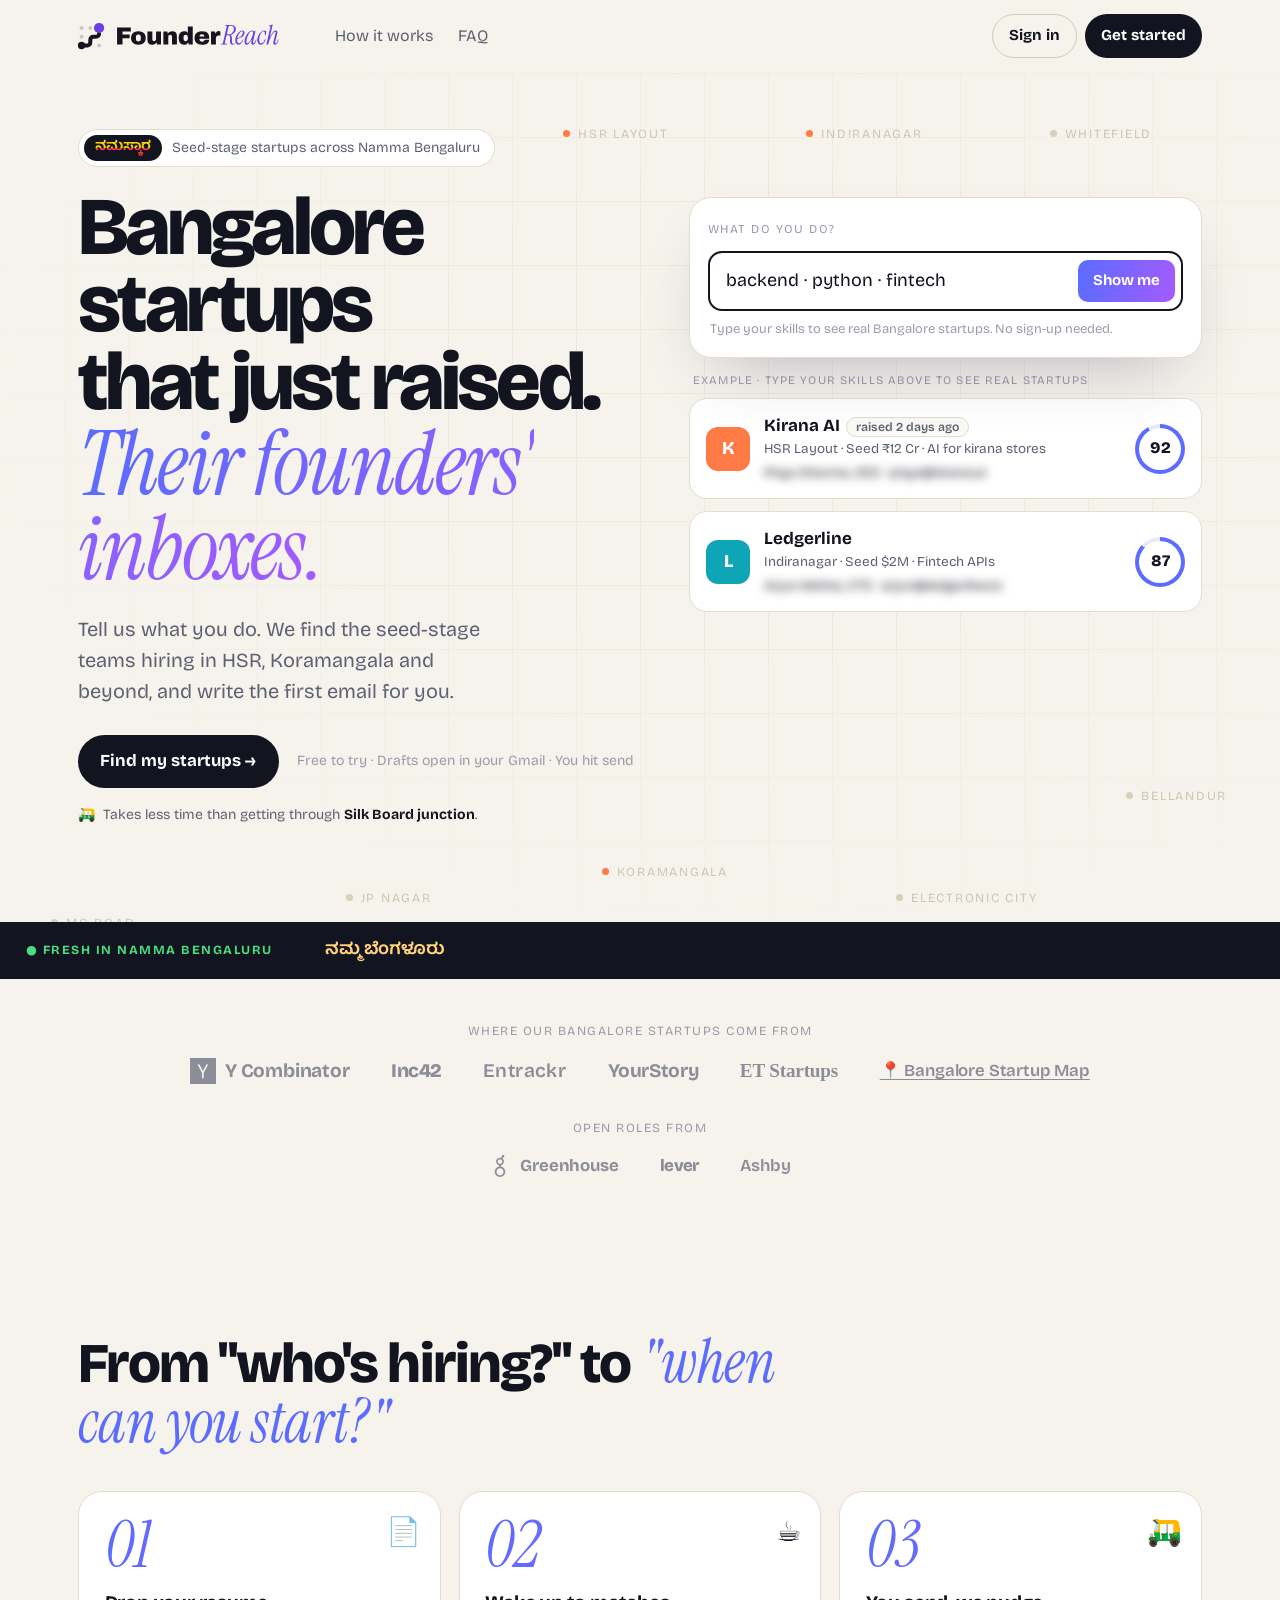
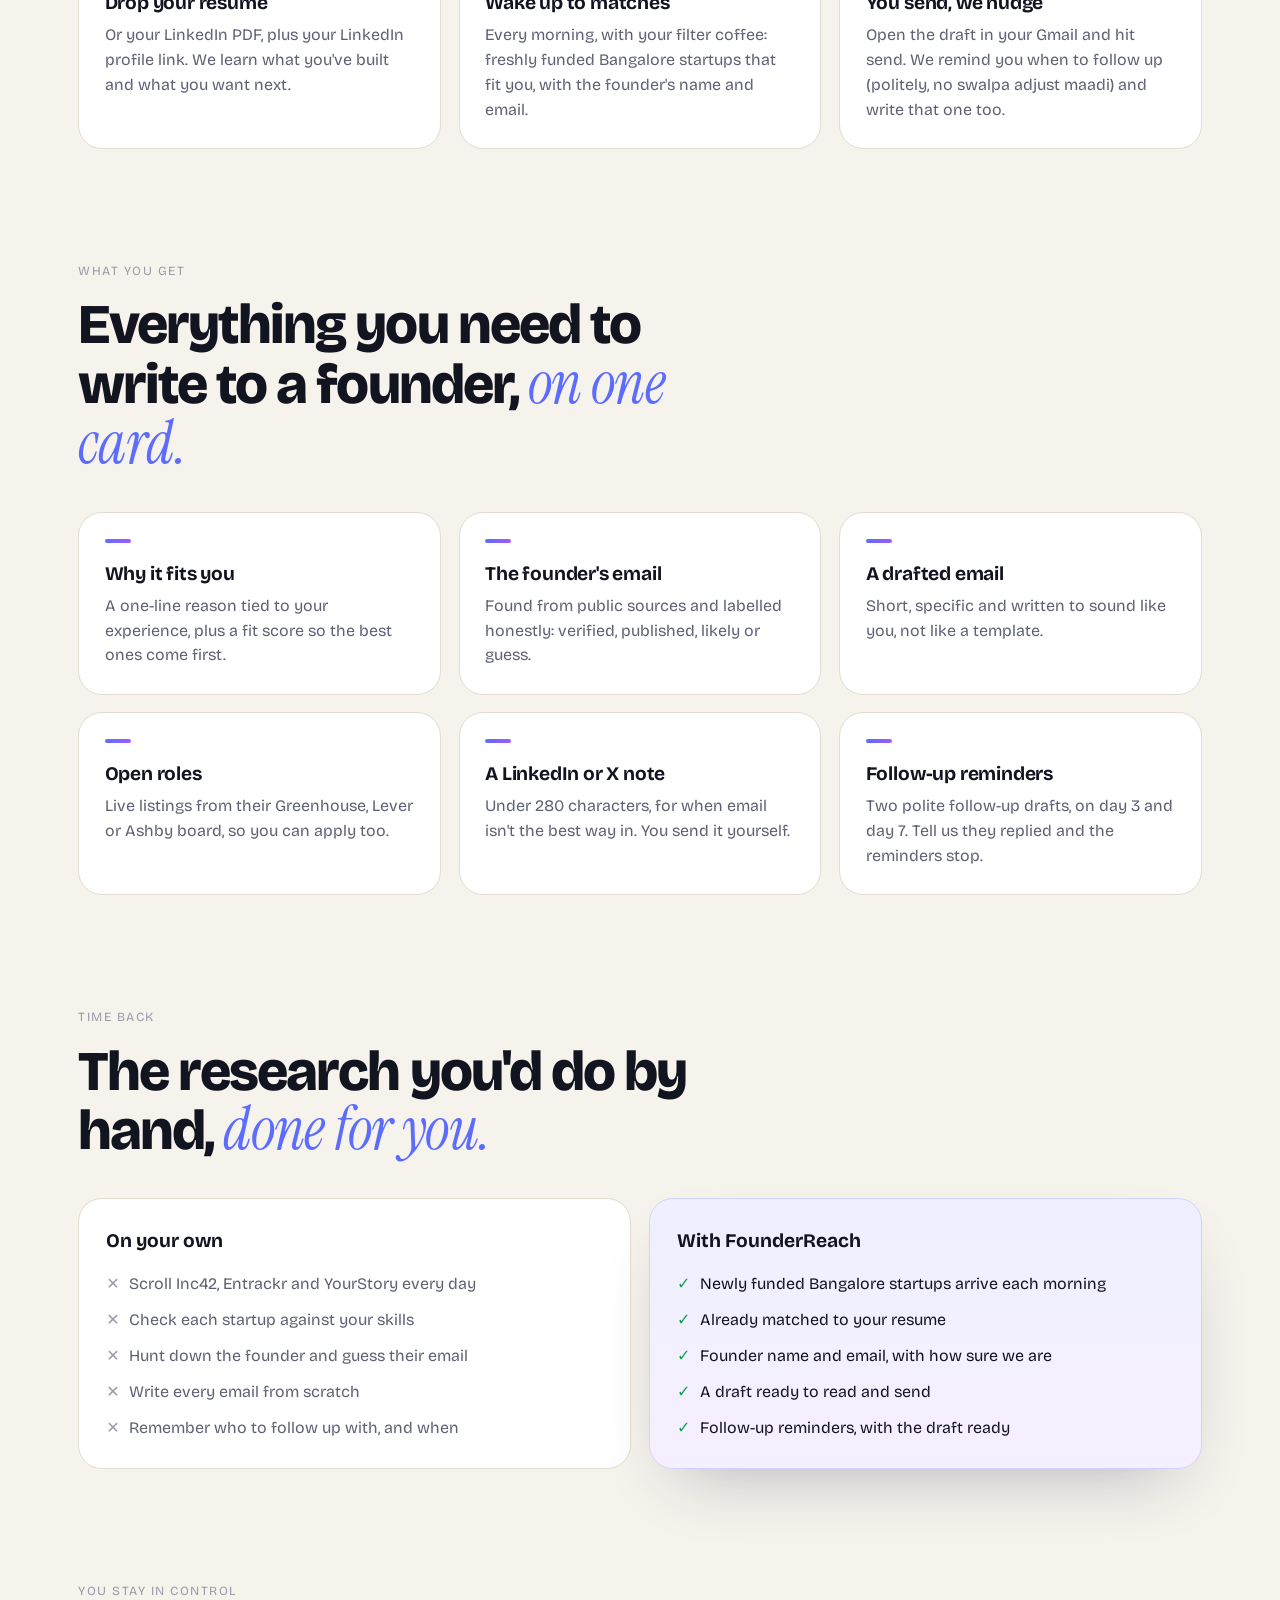
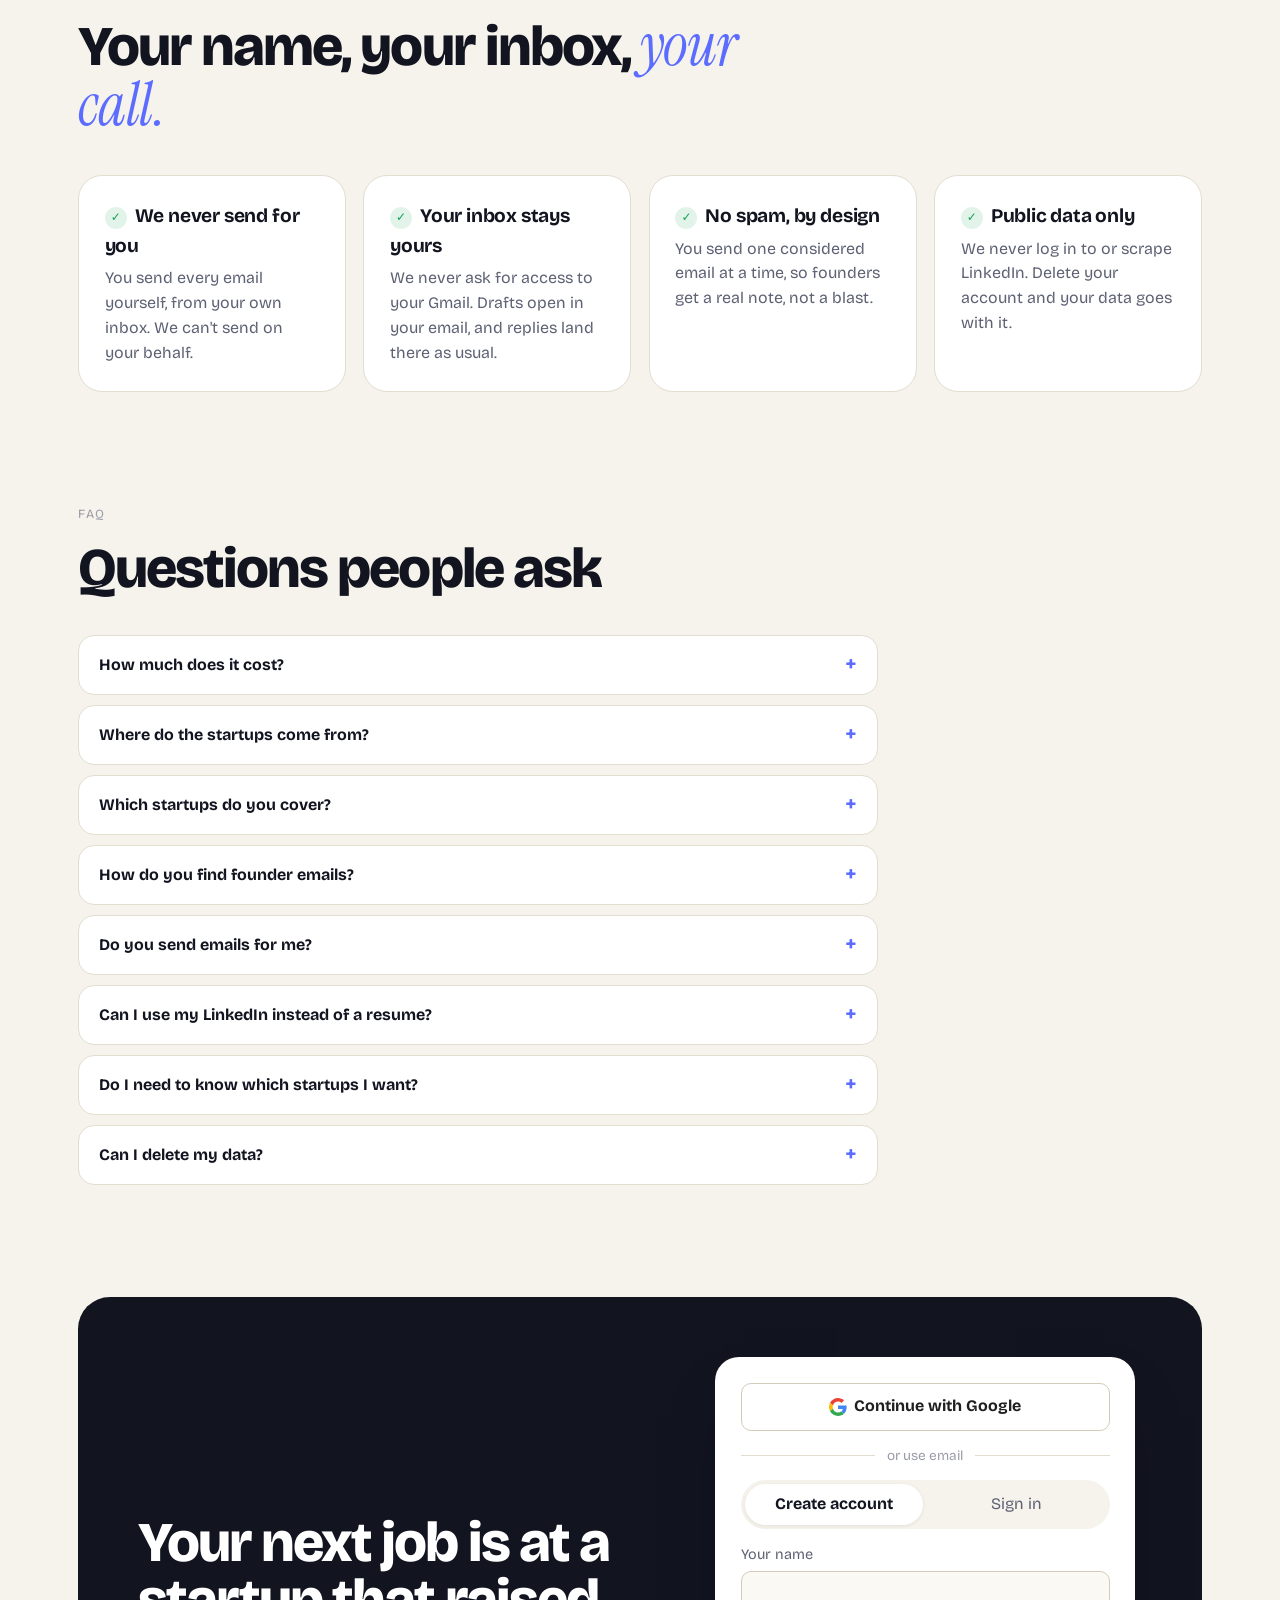
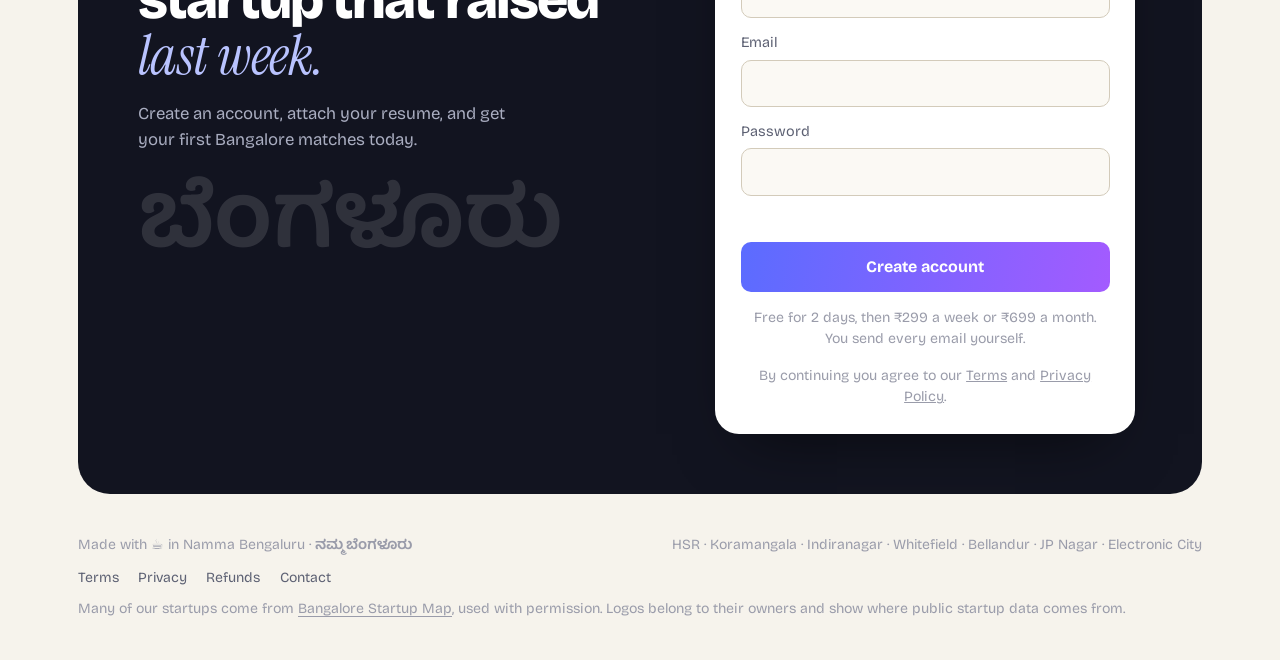
==== frontend/index.html @ b73dccd5 "Startup database in the Admin tab; keep every Indian startup Discovery now stores every startup loca" ====
<!doctype html>
<html lang="en">
<head>
  <meta charset="utf-8">
  <meta name="viewport" content="width=device-width, initial-scale=1">
  <title>FounderReach</title>
  <meta name="description" content="Seed-stage Bangalore startups that just raised, matched to you, with the founder's email and a draft that opens in your own Gmail, ready to send.">
  <meta name="theme-color" content="#f6f3ec">
  <link rel="icon" href="/favicon.ico" sizes="any">
  <link rel="icon" href="/static/brand/favicon.svg" type="image/svg+xml">
  <link rel="apple-touch-icon" href="/static/brand/apple-touch-icon.png">
  <link rel="manifest" href="/static/brand/site.webmanifest">
  <link rel="preconnect" href="https://fonts.googleapis.com">
  <link rel="preconnect" href="https://fonts.gstatic.com" crossorigin>
  <link href="https://fonts.googleapis.com/css2?family=Bricolage+Grotesque:opsz,wght@12..96,400;12..96,600;12..96,800&family=Instrument+Serif:ital@0;1&family=Literata:opsz,wght@7..72,400;7..72,600&family=Baloo+Tamma+2:wght@500;700&display=swap" rel="stylesheet">
  <link rel="stylesheet" href="/static/styles.css">
</head>
<body>
  <!-- Signed-out: landing page -->
  <main id="auth" class="landing" hidden>
    <header class="nav">
      <a class="logo" href="#top"><img class="lockup" src="/static/brand/lockup-horizontal.svg" alt="FounderReach" width="217" height="42"></a>
      <nav class="nav-links">
        <a href="#how">How it works</a>
        <a href="#faq">FAQ</a>
      </nav>
      <div class="nav-cta">
        <button class="btn ghost" type="button" data-goto="login">Sign in</button>
        <button class="btn dark" type="button" data-goto="signup">Get started</button>
      </div>
    </header>

    <section class="hero" id="top">
      <div class="grid-bg" aria-hidden="true"></div>
      <div class="map" aria-hidden="true">
        <span class="hot" style="left:44%;top:6%">HSR Layout</span>
        <span class="hot" style="left:63%;top:6%">Indiranagar</span>
        <span style="left:82%;top:6%">Whitefield</span>
        <span style="left:88%;top:84%">Bellandur</span>
        <span class="hot" style="left:47%;top:93%">Koramangala</span>
        <span style="left:27%;top:96%">JP Nagar</span>
        <span style="left:70%;top:96%">Electronic City</span>
        <span style="left:4%;top:99%">MG Road</span>
      </div>

      <div class="hero-in">
        <div class="hero-copy">
          <span class="badge"><b class="kn namaskara"><span class="flag">ನಮಸ್ಕಾರ</span></b><span id="badge-text">Seed-stage startups across Namma Bengaluru</span></span>
          <h1>Bangalore startups<br>that just raised.<br><span class="serif">Their founders' inboxes.</span></h1>
          <p class="lede">Tell us what you do. We find the seed-stage teams hiring in HSR, Koramangala and beyond, and write the first email for you.</p>
          <div class="cta-row">
            <button class="btn dark lg" type="button" data-goto="signup">Find my startups →</button>
            <span class="note">Free to try · Drafts open in your Gmail · You hit send</span>
          </div>
          <p class="silk">🛺 <span>Takes less time than getting through <b>Silk Board junction</b>.</span></p>
        </div>

        <div class="stage" id="stage">
          <form class="panel search" id="try-form" role="search">
            <label class="lbl" for="try-input">What do you do?</label>
            <div class="try-field">
              <input id="try-input" autocomplete="off" placeholder="backend · python · fintech" maxlength="200">
              <button class="go" type="submit">Show me</button>
            </div>
            <p class="try-hint" id="try-hint">Type your skills to see real Bangalore startups. No sign-up needed.</p>
          </form>
          <div class="results" id="results" aria-live="polite"></div>
          <div class="panel draft" id="demo-draft" aria-hidden="true">
            <div class="h"><span>To: Priya Sharma · priya@kirana.ai</span><span class="ex">Example</span></div>
            <div class="body" id="demo-body"></div>
            <div class="send"><span class="note">linkedin.com/in/you</span><span class="btn sm grad" id="demo-send">Open in Gmail</span></div>
          </div>
          <div class="toast" id="demo-toast" aria-hidden="true">📬 <div>Priya replied in your Gmail<small>"Free for a call Thursday?"</small></div></div>
        </div>
      </div>
    </section>

    <!-- always on the page (startups fill in when loaded), so its arrival never pushes the page down -->
    <div class="ticker" id="ticker"><div class="track" id="ticker-track"><span class="item live">● Fresh in Namma Bengaluru</span><span class="item kn">ನಮ್ಮ ಬೆಂಗಳೂರು</span></div></div>

    <section class="sources reveal" aria-labelledby="sources-h">
      <p class="label" id="sources-h">Where our Bangalore startups come from</p>
      <ul class="logos">
        <li title="Y Combinator"><svg viewBox="0 0 24 24" aria-hidden="true"><path d="M0 24V0h24v24H0zM6.951 5.896l4.112 7.708v5.064h1.583v-4.972l4.148-7.799h-1.749l-2.457 4.875c-.372.745-.688 1.434-.688 1.434s-.297-.708-.651-1.434L8.831 5.896h-1.88z"/></svg><span>Y Combinator</span></li>
        <li title="Inc42" class="wm wm-inc42">Inc42</li>
        <li title="Entrackr" class="wm wm-entrackr">Entrackr</li>
        <li title="YourStory" class="wm wm-yourstory">YourStory</li>
        <li title="The Economic Times" class="wm wm-et">ET Startups</li>
        <li title="Bangalore Startup Map" class="wm wm-bsm"><a href="https://www.bangalorestartupmap.com/" target="_blank" rel="noopener">📍 Bangalore Startup Map</a></li>
      </ul>
      <p class="label">Open roles from</p>
      <ul class="logos small">
        <li title="Greenhouse"><svg viewBox="0 0 24 24" aria-hidden="true"><path d="M16.279 7.13c0 1.16-.49 2.185-1.293 2.987-.891.891-2.184 1.114-2.184 1.872 0 1.025 1.65.713 3.231 2.295 1.048 1.047 1.694 2.43 1.694 4.034C17.727 21.482 15.187 24 12 24c-3.187 0-5.727-2.518-5.727-5.68 0-1.607.646-2.989 1.694-4.036 1.582-1.582 3.23-1.27 3.23-2.295 0-.758-1.292-.98-2.183-1.872-.802-.802-1.293-1.827-1.293-3.03 0-2.318 1.895-4.19 4.212-4.19.446 0 .847.067 1.181.067.602 0 .914-.268.914-.691 0-.245-.112-.557-.112-.891 0-.758.647-1.382 1.427-1.382s1.404.646 1.404 1.426c0 .825-.647 1.204-1.137 1.382-.401.134-.713.312-.713.713 0 .758 1.382 1.493 1.382 3.61zm-.446 11.19c0-2.206-1.627-3.99-3.833-3.99-2.206 0-3.833 1.784-3.833 3.99 0 2.184 1.627 3.989 3.833 3.989 2.206 0 3.833-1.808 3.833-3.99zM14.518 7.086c0-1.404-1.136-2.562-2.518-2.562S9.482 5.682 9.482 7.086 10.618 9.65 12 9.65s2.518-1.159 2.518-2.563z"/></svg><span>Greenhouse</span></li>
        <li title="Lever" class="wm wm-lever">lever</li>
        <li title="Ashby" class="wm wm-ashby">Ashby</li>
      </ul>
    </section>

    <section class="block reveal" id="how" aria-labelledby="how-h">
      <h2 id="how-h">From "who's hiring?" to <span class="serif">"when can you start?"</span></h2>
      <ol class="steps">
        <li><span class="doodle" aria-hidden="true">📄</span><span class="n">01</span><h3>Drop your resume</h3><p>Or your LinkedIn PDF, plus your LinkedIn profile link. We learn what you've built and what you want next.</p></li>
        <li><span class="doodle" aria-hidden="true">☕</span><span class="n">02</span><h3>Wake up to matches</h3><p>Every morning, with your filter coffee: freshly funded Bangalore startups that fit you, with the founder's name and email.</p></li>
        <li><span class="doodle" aria-hidden="true">🛺</span><span class="n">03</span><h3>You send, we nudge</h3><p>Open the draft in your Gmail and hit send. We remind you when to follow up (politely, no swalpa adjust maadi) and write that one too.</p></li>
      </ol>
    </section>

    <section class="block reveal" aria-labelledby="get-h">
      <p class="label">What you get</p>
      <h2 id="get-h">Everything you need to write to a founder, <span class="serif">on one card.</span></h2>
      <ul class="features">
        <li><h3>Why it fits you</h3><p>A one-line reason tied to your experience, plus a fit score so the best ones come first.</p></li>
        <li><h3>The founder's email</h3><p>Found from public sources and labelled honestly: verified, published, likely or guess.</p></li>
        <li><h3>A drafted email</h3><p>Short, specific and written to sound like you, not like a template.</p></li>
        <li><h3>Open roles</h3><p>Live listings from their Greenhouse, Lever or Ashby board, so you can apply too.</p></li>
        <li><h3>A LinkedIn or X note</h3><p>Under 280 characters, for when email isn't the best way in. You send it yourself.</p></li>
        <li><h3>Follow-up reminders</h3><p>Two polite follow-up drafts, on day 3 and day 7. Tell us they replied and the reminders stop.</p></li>
      </ul>
    </section>

    <section class="block reveal" aria-labelledby="time-h">
      <p class="label">Time back</p>
      <h2 id="time-h">The research you'd do by hand, <span class="serif">done for you.</span></h2>
      <div class="compare">
        <div class="col before">
          <h3>On your own</h3>
          <ul>
            <li>Scroll Inc42, Entrackr and YourStory every day</li>
            <li>Check each startup against your skills</li>
            <li>Hunt down the founder and guess their email</li>
            <li>Write every email from scratch</li>
            <li>Remember who to follow up with, and when</li>
          </ul>
        </div>
        <div class="col after">
          <h3>With FounderReach</h3>
          <ul>
            <li>Newly funded Bangalore startups arrive each morning</li>
            <li>Already matched to your resume</li>
            <li>Founder name and email, with how sure we are</li>
            <li>A draft ready to read and send</li>
            <li>Follow-up reminders, with the draft ready</li>
          </ul>
        </div>
      </div>
    </section>

    <section class="block reveal" aria-labelledby="trust-h">
      <p class="label">You stay in control</p>
      <h2 id="trust-h">Your name, your inbox, <span class="serif">your call.</span></h2>
      <ul class="trust">
        <li><h3>We never send for you</h3><p>You send every email yourself, from your own inbox. We can't send on your behalf.</p></li>
        <li><h3>Your inbox stays yours</h3><p>We never ask for access to your Gmail. Drafts open in your email, and replies land there as usual.</p></li>
        <li><h3>No spam, by design</h3><p>You send one considered email at a time, so founders get a real note, not a blast.</p></li>
        <li><h3>Public data only</h3><p>We never log in to or scrape LinkedIn. Delete your account and your data goes with it.</p></li>
      </ul>
    </section>

    <section class="block reveal" id="faq" aria-labelledby="faq-h">
      <p class="label">FAQ</p>
      <h2 id="faq-h">Questions people ask</h2>
      <div class="faq">
        <details><summary>How much does it cost?</summary><p>Try everything free for 2 days, including up to 5 email drafts and 25 chat messages. After that, get a pass: ₹299 for 7 days, or ₹699 for 30 days (about ₹23 a day). Passes are one-time payments that never renew automatically, and cover fresh startup matches, founder details, drafted emails and follow-up reminders.</p></details>
        <details><summary>Where do the startups come from?</summary><p>Indian startup funding news from Inc42, Entrackr, YourStory and ET Startups, recent Y Combinator companies, and <a href="https://www.bangalorestartupmap.com/" target="_blank" rel="noopener">Bangalore Startup Map</a> (a directory of Bangalore startups, used with permission), refreshed regularly. Open roles come from each startup's public Greenhouse, Lever or Ashby job board.</p></details>
        <details><summary>Which startups do you cover?</summary><p>Right now, pre-seed and seed-stage startups based in Bangalore: small teams that just raised and are likely hiring their first people. More cities and later stages are coming.</p></details>
        <details><summary>How do you find founder emails?</summary><p>From public sources: the startup's website, its public GitHub, and email lookup services. Every address is labelled with how sure we are, so you know when a draft might bounce.</p></details>
        <details><summary>Do you send emails for me?</summary><p>No. We write the email and open it in your Gmail (or your email app) with everything filled in; you press send. We never get access to your inbox. When it's time to follow up, we remind you and write that one too.</p></details>
        <details><summary>Can I use my LinkedIn instead of a resume?</summary><p>Yes. On LinkedIn, open your profile, click More (or Resources), then Save to PDF, and attach that file. Paste your LinkedIn profile link too: we add it to every email so founders can look you up.</p></details>
        <details><summary>Do I need to know which startups I want?</summary><p>No. Share your resume and say what you're after, like "backend roles, fintech, remote", and we'll do the searching.</p></details>
        <details><summary>Can I delete my data?</summary><p>Yes. Deleting your account removes your profile, drafts and history.</p></details>
      </div>
    </section>

    <section class="join reveal" id="join" aria-labelledby="join-h">
      <div class="band">
        <div class="join-copy">
          <h2 id="join-h">Your next job is at a startup that raised <span class="serif">last week.</span></h2>
          <p>Create an account, attach your resume, and get your first Bangalore matches today.</p>
          <div class="band-word kn" aria-hidden="true">ಬೆಂಗಳೂರು</div>
        </div>
        <form id="auth-form" class="auth-form" novalidate>
        <div id="google-signin">
          <a class="btn google" href="/api/auth/google">
            <svg aria-hidden="true" width="18" height="18" viewBox="0 0 48 48"><path fill="#EA4335" d="M24 9.5c3.54 0 6.71 1.22 9.21 3.6l6.85-6.85C35.9 2.38 30.47 0 24 0 14.62 0 6.51 5.38 2.56 13.22l7.98 6.19C12.43 13.72 17.74 9.5 24 9.5z"/><path fill="#4285F4" d="M46.98 24.55c0-1.57-.15-3.09-.38-4.55H24v9.02h12.94c-.58 2.96-2.26 5.48-4.78 7.18l7.73 6c4.51-4.18 7.09-10.36 7.09-17.65z"/><path fill="#FBBC05" d="M10.53 28.59c-.48-1.45-.76-2.99-.76-4.59s.27-3.14.76-4.59l-7.98-6.19C.92 16.46 0 20.12 0 24c0 3.88.92 7.54 2.56 10.78l7.97-6.19z"/><path fill="#34A853" d="M24 48c6.48 0 11.93-2.13 15.89-5.81l-7.73-6c-2.15 1.45-4.92 2.3-8.16 2.3-6.26 0-11.57-4.22-13.47-9.91l-7.98 6.19C6.51 42.62 14.62 48 24 48z"/></svg>
            Continue with Google
          </a>
          <p class="or"><span>or use email</span></p>
        </div>
        <div class="seg" role="tablist">
          <button type="button" role="tab" data-mode="signup" aria-selected="true">Create account</button>
          <button type="button" role="tab" data-mode="login" aria-selected="false">Sign in</button>
        </div>
        <label class="field" id="name-field">Your name<input name="name" autocomplete="name"></label>
        <label class="field">Email<input name="email" type="email" autocomplete="email" required></label>
        <label class="field">Password<input name="password" type="password" minlength="8" autocomplete="current-password" required></label>
        <p class="fine center" id="signup-closed" hidden>Email sign-up opens soon. For now, use <b>Continue with Google</b> above.</p>
        <p class="error" id="auth-error" role="alert"></p>
        <button class="btn primary" id="auth-submit">Create account</button>
        <p class="fine center">Free for 2 days, then ₹299 a week or ₹699 a month. You send every email yourself.</p>
        <p class="fine center">By continuing you agree to our <a href="/terms" target="_blank">Terms</a> and <a href="/privacy" target="_blank">Privacy Policy</a>.</p>
      </form>
      </div>
    </section>

    <footer class="foot">
      <span>Made with ☕ in Namma Bengaluru · <span class="kn">ನಮ್ಮ ಬೆಂಗಳೂರು</span></span>
      <span>HSR · Koramangala · Indiranagar · Whitefield · Bellandur · JP Nagar · Electronic City</span>
      <nav class="foot-links"><a href="/terms">Terms</a><a href="/privacy">Privacy</a><a href="/refunds">Refunds</a><a href="/contact">Contact</a></nav>
      <span class="fine">Many of our startups come from <a href="https://www.bangalorestartupmap.com/" target="_blank" rel="noopener">Bangalore Startup Map</a>, used with permission. Logos belong to their owners and show where public startup data comes from.</span>
    </footer>
  </main>

  <!-- Signed-in -->
  <div id="app" class="app" hidden>
    <div class="topwrap">
      <header class="top">
        <a class="logo" href="/?home" title="Home"><img class="lockup" src="/static/brand/lockup-horizontal.svg" alt="FounderReach" width="217" height="42"></a>
        <nav class="tabs" role="tablist">
          <button role="tab" data-tab="chat" aria-selected="true">Chat</button>
          <button role="tab" data-tab="pipeline" aria-selected="false">Pipeline</button>
          <button role="tab" data-tab="admin" aria-selected="false" id="admin-tab" hidden>Admin</button>
        </nav>
        <button type="button" class="plan-pill" id="plan-pill" hidden></button>
        <span class="me" id="me-avatar" aria-hidden="true"></span>
      </header>
      <p class="banner" id="banner" role="status" hidden><span id="banner-text"></span> <button type="button" id="resend-btn" hidden>Resend</button></p>
    </div>

    <section id="chat" class="chat">
      <ol id="messages" class="messages" aria-live="polite"></ol>
      <div class="dock">
        <div class="quick" id="quick" aria-label="Suggestions"></div>
        <form id="composer" class="composer">
          <label class="clip" title="Attach your resume or LinkedIn PDF">
            <input type="file" id="resume" accept=".pdf,.txt,.md" hidden>
            <svg viewBox="0 0 24 24" width="20" height="20" aria-hidden="true"><path d="M16.5 6.5v9.2a4.5 4.5 0 0 1-9 0V5.6a3 3 0 0 1 6 0v9.6a1.5 1.5 0 0 1-3 0V7" fill="none" stroke="currentColor" stroke-width="1.7" stroke-linecap="round"/></svg>
            <span class="sr">Attach resume or LinkedIn PDF</span>
          </label>
          <textarea id="input" rows="1" placeholder="Ask for startups or a draft…" aria-label="Message"></textarea>
          <button class="send" id="send-btn" aria-label="Send">
            <svg viewBox="0 0 24 24" width="20" height="20" aria-hidden="true"><path d="M12 19V5M5.5 11.5 12 5l6.5 6.5" fill="none" stroke="currentColor" stroke-width="2.2" stroke-linecap="round" stroke-linejoin="round"/></svg>
          </button>
        </form>
      </div>
    </section>

    <section id="pipeline" class="pipeline" hidden>
      <p class="stats" id="stats"></p>
      <div class="pipe-actions">
        <button class="btn ghost danger" id="logout-btn">Sign out</button>
        <button class="btn ghost danger" id="delete-btn">Delete my account</button>
      </div>
      <div id="pipe-list"></div>
    </section>

    <section id="admin" class="admin" hidden>
      <div class="admin-seg" role="tablist">
        <button type="button" data-view="overview" aria-selected="true">Overview</button>
        <button type="button" data-view="startups" aria-selected="false">Startups</button>
      </div>
      <div id="admin-overview" class="admin-view">
      <div class="admin-actions">
        <button class="btn ghost" id="discover-btn">Refresh startup pool</button>
        <button class="btn ghost" id="ops-btn">Ops report</button>
        <button class="btn ghost" id="backup-btn">Download backup</button>
        <button class="btn ghost" id="alert-btn">Send test alert</button>
        <a class="btn ghost" href="https://dash.cloudflare.com/?to=/:account/web-analytics" target="_blank" rel="noopener">Website traffic ↗</a>
      </div>
      <div class="kpis" id="kpis"></div>
      <div class="panel-a"><h3>Last 30 days</h3><div id="chart"></div>
        <p class="legend"><span class="sw su"></span>Sign-ups <span class="sw ac"></span>Active (sent a chat message)</p></div>
      <div class="panel-a"><h3>Where people drop off</h3><div id="funnel"></div></div>
      <div class="panel-a"><div class="panel-head"><h3 id="users-h">Users</h3>
        <input type="search" id="user-q" placeholder="Search email or name" aria-label="Search users"></div>
        <div class="table-wrap"><table class="tbl" id="users-tbl"></table></div></div>
      <div class="panel-a"><h3>Payments</h3><div class="table-wrap"><table class="tbl" id="pay-tbl"></table></div></div>
      </div>

      <div id="admin-startups" class="admin-view" hidden>
        <p class="st-summary" id="st-summary"></p>
        <div class="panel-a"><div class="panel-head"><h3>Data quality</h3><span class="muted" id="st-quality-note"></span></div>
          <div class="chips-row" id="st-issues"></div></div>
        <div class="st-filters">
          <input type="search" id="st-q" placeholder="Search name, website, what they do" aria-label="Search startups">
          <select id="st-focus" aria-label="Focus"><option value="">All of India</option><option value="yes">Bangalore seed (what users see)</option><option value="no">Outside the focus</option></select>
          <select id="st-stage" aria-label="Stage"><option value="">Any stage</option></select>
          <select id="st-city" aria-label="City"><option value="">Any city</option></select>
          <select id="st-source" aria-label="Source"><option value="">Any source</option></select>
          <select id="st-hidden" aria-label="Hidden"><option value="">Visible</option><option value="only">Hidden only</option><option value="all">Visible + hidden</option></select>
          <select id="st-sort" aria-label="Sort"><option value="new">Newest</option><option value="name">A–Z</option><option value="matches">Most matched</option></select>
        </div>
        <div class="admin-actions">
          <button class="btn primary" id="st-add">+ Add startup</button>
          <button class="btn ghost" id="st-export">Export CSV</button>
          <label class="btn ghost" id="st-import-l">Import CSV<input type="file" id="st-import" accept=".csv,text/csv" hidden></label>
          <span class="muted" id="st-msg" role="status"></span>
        </div>
        <div class="panel-a"><div class="table-wrap"><table class="tbl st-tbl" id="st-tbl"></table></div>
          <div class="pager"><button class="btn ghost" id="st-prev">← Prev</button><span id="st-page"></span><button class="btn ghost" id="st-next">Next →</button></div></div>
      </div>
    </section>

    <dialog id="st-dlg" class="plans st-dlg" aria-labelledby="st-dlg-h">
      <button type="button" class="x" id="st-close" aria-label="Close">×</button>
      <h2 id="st-dlg-h">Startup</h2>
      <form id="st-form" class="st-form">
        <label>Name<input name="name" required maxlength="255"></label>
        <label>Website<input name="domain" placeholder="acme.ai" maxlength="255"></label>
        <label class="wide">What they do<input name="one_liner" maxlength="500"></label>
        <label>Stage<input name="stage" list="st-stages" placeholder="seed" maxlength="64"></label>
        <label>Location<input name="location" placeholder="HSR Layout, Bengaluru" maxlength="255"></label>
        <label class="wide">Why now (funding, hiring…)<input name="signal" maxlength="500"></label>
        <label class="wide">Tags (comma separated)<input name="tags" maxlength="400"></label>
        <label class="wide">Source link<input name="source_url" maxlength="1000"></label>
        <label>Founder name<input name="founder_name" maxlength="120"></label>
        <label>Founder title<input name="founder_title" placeholder="Co-founder & CEO" maxlength="80"></label>
        <label class="wide">Founder email<input name="founder_email" type="email" maxlength="255"></label>
        <datalist id="st-stages"><option value="pre-seed"><option value="seed"><option value="series a"><option value="series b"><option value="series c"></datalist>
      </form>
      <div class="st-info" id="st-info"></div>
      <p class="error" id="st-err" role="alert"></p>
      <div class="admin-actions st-dlg-actions">
        <button class="btn primary" id="st-save">Save</button>
        <button class="btn ghost" id="st-recheck">Look up founders & research again</button>
        <input id="st-hide-reason" placeholder="Why hide? (optional)" maxlength="255">
        <button class="btn ghost danger" id="st-hide">Hide from users</button>
      </div>
    </dialog>
  </div>

  <dialog id="plans" class="plans" aria-labelledby="plans-h">
    <button type="button" class="x" id="plans-close" aria-label="Close">×</button>
    <h2 id="plans-h">Keep reaching founders</h2>
    <p class="plans-why" id="plans-why">New matches every morning, founder emails, drafts in your voice and follow-up reminders.</p>
    <div class="plan-grid" id="plan-grid"></div>
    <p class="error" id="plans-error" role="alert"></p>
    <p class="fine">One-time payment by UPI, card or netbanking<span id="plans-via"></span>. Never renews by itself.
      Everything you already have stays yours. <a href="/refunds" target="_blank" rel="noopener">Refund policy</a></p>
  </dialog>

  <template id="letter-tpl">
    <article class="letter">
      <div class="letter-head">
        <span class="mono" aria-hidden="true"></span>
        <div class="head-text">
          <h3 class="co"></h3>
          <p class="what"></p>
          <p class="tags"></p>
        </div>
        <span class="postmark"><b></b><small>fit</small></span>
      </div>
      <p class="why"><b>Why you</b><span class="why-text"></span></p>
      <details class="found" hidden>
        <summary>🔎 What we found</summary>
        <div class="found-body"></div>
      </details>
      <div class="envelope" hidden>
        <p class="to"><span class="to-addr"></span> <span class="conf"></span></p>
        <p class="alts"></p>
        <p class="subj"></p>
        <div class="body"></div>
      </div>
      <details class="extra" hidden>
        <summary>Other ways in</summary>
        <div class="people"></div>
        <div class="roles"></div>
        <div class="dm"></div>
      </details>
      <div class="pow" hidden></div>
      <p class="state"></p>
      <div class="actions"></div>
    </article>
  </template>

  <script src="/static/app.js"></script>
</body>
</html>
---- static/styles.css ----
/* FounderReach — light, Bangalore.
   Warm paper, ink-black type, one blue→violet accent, an italic serif for the voice.
   The loud element is the startup card; Kannada and Bangalore touches stay small. */
:root {
  color-scheme: light;
  --bg: #f6f3ec;
  --card: #ffffff;
  --card-2: #fbf9f4;
  --ink: #121420;
  --soft: #5d6173;
  --faint: #9a9caa;
  --line: #e3ddd0;
  --line-strong: #d3cbba;
  --a1: #5b6cff;
  --a2: #a35bff;
  --grad: linear-gradient(100deg, var(--a1), var(--a2));
  --warm: #ff7a45;
  --ok: #12a150;
  --warn: #d93b3b;
  --info: #5b6cff;
  --shadow: 0 30px 70px -30px rgba(40, 30, 80, 0.32);
  --font-ui: "Bricolage Grotesque", system-ui, sans-serif;
  --font-serif: "Instrument Serif", Georgia, serif;
  --font-letter: "Literata", Georgia, serif;
  --font-kn: "Baloo Tamma 2", "Noto Sans Kannada", sans-serif;
  --r-sm: 10px;
  --r-md: 16px;
  --r-lg: 24px;
}

* { box-sizing: border-box; }
html, body { margin: 0; height: 100%; }
html { scroll-behavior: smooth; scroll-padding-top: 84px; }
body { background: var(--bg); color: var(--ink); font: 400 16px/1.55 var(--font-ui); -webkit-font-smoothing: antialiased; }
[hidden] { display: none !important; }
button, input, textarea { font: inherit; color: inherit; }
a { color: var(--a1); }
:focus-visible { outline: 2px solid var(--a1); outline-offset: 2px; }
.sr { position: absolute; width: 1px; height: 1px; overflow: hidden; clip: rect(0 0 0 0); }
.serif { font-family: var(--font-serif); font-weight: 400; font-style: italic; letter-spacing: -0.01em; }
.kn { font-family: var(--font-kn); font-weight: 700; }
.muted { color: var(--soft); }

/* ---------- buttons ---------- */
.btn { display: inline-flex; align-items: center; justify-content: center; gap: 0.4rem; border: 0; border-radius: 999px;
  padding: 0.65rem 1.15rem; font-weight: 700; cursor: pointer; text-decoration: none; transition: transform .15s, box-shadow .15s, background .15s; }
.btn.primary, .btn.grad { background: var(--grad); color: #fff; }
.btn.dark { background: var(--ink); color: #fff; }
.btn.primary:hover, .btn.dark:hover, .btn.grad:hover { transform: translateY(-1px); box-shadow: 0 12px 26px -12px rgba(18, 20, 32, 0.55); }
.btn.wa { background: #128c4a; color: #fff; }
.btn.wa:hover { transform: translateY(-1px); box-shadow: 0 12px 26px -12px rgba(18, 140, 74, 0.6); }
.join-wa { margin-top: 1.4rem; }
.btn.ghost { background: transparent; border: 1px solid var(--line-strong); color: var(--ink); }
.btn.ghost:hover { background: var(--card); }
.btn.danger { color: var(--warn); }
.btn.lg { padding: 0.85rem 1.4rem; font-size: 1.05rem; }
.btn.sm { padding: 0.4rem 0.85rem; font-size: 0.88rem; }
.btn:disabled { opacity: 0.5; cursor: default; transform: none; box-shadow: none; }

/* ================= landing ================= */
.landing { min-height: 100%; overflow-x: hidden; }
.landing > section, .landing > .nav, .landing > .foot { max-width: 1180px; margin-left: auto; margin-right: auto; padding-left: 16px; padding-right: 16px; }
@media (min-width: 720px) { .landing > section, .landing > .nav, .landing > .foot { padding-left: 28px; padding-right: 28px; } }

.nav { position: sticky; top: 0; z-index: 20; display: flex; align-items: center; gap: 1rem; padding-top: 0.9rem; padding-bottom: 0.9rem;
  background: rgba(246, 243, 236, 0.82); backdrop-filter: blur(12px); -webkit-backdrop-filter: blur(12px); border-bottom: 1px solid transparent; }
.nav.scrolled { border-bottom-color: var(--line); }
.logo { display: inline-flex; align-items: center; text-decoration: none; flex: none; }
.logo img { display: block; }
.logo .lockup { height: 42px; width: auto; margin-left: -8px; }
.nav-links { display: none; gap: 1.6rem; margin-left: 2rem; }
.nav-links a { color: var(--soft); text-decoration: none; }
.nav-links a:hover { color: var(--ink); }
.nav-cta { display: flex; gap: 0.5rem; margin-left: auto; }
.nav-cta .btn { padding: 0.55rem 1rem; font-size: 0.95rem; }
@media (min-width: 760px) { .nav-links { display: flex; } }
@media (max-width: 420px) { .nav-cta .ghost { display: none; } }

/* hero */
.landing > .hero { position: relative; max-width: none; padding: 0; }
.grid-bg { position: absolute; inset: 0; pointer-events: none; opacity: .45;
  background-image: linear-gradient(var(--line) 1px, transparent 1px), linear-gradient(90deg, var(--line) 1px, transparent 1px);
  background-size: 64px 64px; -webkit-mask-image: radial-gradient(ellipse at 60% 40%, #000 30%, transparent 75%); mask-image: radial-gradient(ellipse at 60% 40%, #000 30%, transparent 75%); }
.map { position: absolute; inset: 0; pointer-events: none; overflow: hidden; max-width: 1400px; margin: 0 auto; }
.map span { position: absolute; font-size: 12.5px; letter-spacing: .14em; text-transform: uppercase; color: #cfc6b3; white-space: nowrap; }
.map span::before { content: ""; display: inline-block; width: 7px; height: 7px; border-radius: 50%; background: #d9cfba; margin-right: 8px; vertical-align: 1px; }
.map span.hot::before { background: var(--warm); animation: ping 2.4s infinite; }
@keyframes ping { 0% { box-shadow: 0 0 0 0 rgba(255,122,69,.55); } 80%, 100% { box-shadow: 0 0 0 12px rgba(255,122,69,0); } }
@media (max-width: 979px) { .map { display: none; } }

.hero-in { position: relative; z-index: 2; max-width: 1180px; margin: 0 auto; padding: 40px 16px 64px; display: grid; gap: 44px; align-items: center; }
@media (min-width: 720px) { .hero-in { padding-left: 28px; padding-right: 28px; } }
@media (min-width: 980px) { .hero-in { grid-template-columns: 1.05fr .95fr; padding-top: 56px; padding-bottom: 96px; } }
.badge { display: inline-flex; align-items: center; gap: 10px; background: var(--card); border: 1px solid var(--line); border-radius: 999px; padding: 5px 14px 5px 5px; font-size: 14px; color: var(--soft); max-width: 100%; }
.namaskara { background: var(--ink); border-radius: 99px; padding: 2px 11px; font-size: 14px; flex: none; }
.namaskara .flag { display: inline-block; line-height: 1.25; background: linear-gradient(180deg, #ffd200 0 52%, #ff3b3b 52% 100%);
  -webkit-background-clip: text; background-clip: text; color: transparent; }
.hero h1 { font-size: clamp(42px, 6.4vw, 86px); line-height: .95; letter-spacing: -.045em; font-weight: 800; margin: 22px 0 0; }
.hero h1 .serif { font-size: 1.08em; letter-spacing: -.02em; background: var(--grad); -webkit-background-clip: text; background-clip: text; color: transparent; padding-right: .06em; }
.lede { font-size: clamp(17px, 1.6vw, 20px); color: var(--soft); max-width: 32ch; margin: 22px 0 28px; }
.cta-row { display: flex; gap: 14px 18px; align-items: center; flex-wrap: wrap; }
.note { font-size: 14px; color: var(--faint); }
.silk { display: flex; align-items: center; gap: 8px; margin: 16px 0 0; font-size: 14px; color: var(--soft); }
.silk b { color: var(--ink); }

/* live demo + real preview */
.stage { position: relative; min-height: 560px; }
.panel { background: var(--card); border-radius: 22px; border: 1px solid var(--line); box-shadow: var(--shadow); }
.search { position: relative; z-index: 3; padding: 18px; margin: 0; }
.lbl { font-size: 12px; letter-spacing: .12em; text-transform: uppercase; color: var(--faint); }
.try-field { display: flex; align-items: center; gap: 10px; margin-top: 10px; border: 2px solid var(--ink); border-radius: 14px; padding: 6px 6px 6px 16px; background: #fff; }
.try-field input { flex: 1; min-width: 0; border: 0; outline: none; background: transparent; font-size: 18px; padding: 8px 0; }
.try-field input::placeholder { color: #a7a9b6; }
.try-field .go { border: 0; background: var(--grad); color: #fff; border-radius: 10px; padding: 9px 15px; font-weight: 700; font-size: 15px; cursor: pointer; flex: none; }
.try-field:focus-within { box-shadow: 0 0 0 4px rgba(91,108,255,.18); }
.try-hint { margin: 8px 2px 0; font-size: 13px; color: var(--faint); }
.results { position: relative; z-index: 2; display: grid; gap: 12px; margin-top: 14px; }
.pv { display: flex; align-items: center; gap: 14px; padding: 14px 16px; background: var(--card); border: 1px solid var(--line); border-radius: 18px;
  opacity: 0; transform: translateY(16px) scale(.98); transition: opacity .5s, transform .5s cubic-bezier(.2,.9,.3,1.2), box-shadow .3s; }
.pv.in { opacity: 1; transform: none; }
.pv .sq { width: 44px; height: 44px; border-radius: 12px; display: grid; place-items: center; font-weight: 800; color: #fff; flex: none; font-size: 18px; }
.pv .t { flex: 1; min-width: 0; }
.pv .t b { font-size: 17px; }
.pv .m { font-size: 13.5px; color: var(--soft); }
.pv .m .via { color: var(--faint); }
.pv .m .via:hover { color: var(--a1); }
.pv .who { font-size: 13.5px; margin-top: 3px; transition: filter .6s; }
.pv .who.blur { filter: blur(5px); user-select: none; }
.pv .chips { display: flex; flex-wrap: wrap; gap: 4px; margin-top: 5px; }
.pv .chip { font-size: 11.5px; padding: 1px 8px; border-radius: 99px; background: #eef0ff; color: #4150d8; font-weight: 600; }
.tag { font-size: 11.5px; padding: 2px 8px; border-radius: 99px; background: #fff1e9; color: #c94f1c; font-weight: 600; margin-left: 6px; white-space: nowrap; }
.ex { font-size: 11px; letter-spacing: .1em; text-transform: uppercase; color: var(--faint); border: 1px solid var(--line); border-radius: 99px; padding: 1px 8px; }
.fit { width: 50px; height: 50px; border-radius: 50%; flex: none; display: grid; place-items: center; font-weight: 800; font-size: 16px; position: relative;
  background: conic-gradient(var(--a1) calc(var(--p) * 1%), #ece8f9 0); }
.fit::after { content: ""; position: absolute; inset: 4px; border-radius: 50%; background: var(--card); }
.fit span { position: relative; z-index: 1; }
.ok { color: var(--ok); font-weight: 700; }
.lockrow { justify-content: center; gap: 8px; font-weight: 700; color: var(--a1); cursor: pointer; border-style: dashed; width: 100%; font-size: 15px; }
.lockrow:hover { border-color: var(--a1); }
.ex-row { margin: 0 4px -4px; font-size: 11.5px; letter-spacing: .1em; text-transform: uppercase; color: var(--faint); }
.pv-empty { padding: 16px; border: 1px dashed var(--line-strong); border-radius: 18px; color: var(--soft); background: var(--card-2); }

.draft { position: absolute; z-index: 3; top: 300px; left: 26px; right: -14px; padding: 18px 20px; opacity: 0; transform: translateY(24px); transition: all .6s cubic-bezier(.2,.9,.3,1.2); pointer-events: none; }
.draft.in { opacity: 1; transform: rotate(1.2deg); }
.draft .h { display: flex; justify-content: space-between; gap: 8px; font-size: 13px; color: var(--faint); }
.draft .body { font-family: var(--font-serif); font-size: 19px; line-height: 1.35; margin-top: 8px; min-height: 104px; }
.draft .send { margin-top: 10px; display: flex; justify-content: space-between; align-items: center; }
.stage.drafting .pv.demo-2, .stage.drafting .pv.demo-3 { opacity: 0; transform: translateY(30px) scale(.96); }
.stage.drafting .pv.demo-1 { box-shadow: 0 0 0 2px var(--a1), 0 20px 40px -20px rgba(91,108,255,.5); }
.toast { position: absolute; z-index: 4; right: -22px; top: -26px; background: var(--ink); color: #fff; border-radius: 16px; padding: 12px 16px; font-size: 15px;
  display: flex; gap: 10px; align-items: center; box-shadow: 0 20px 40px -14px rgba(18,20,32,.6); opacity: 0; transform: translateY(10px) scale(.95);
  transition: all .5s cubic-bezier(.2,.9,.3,1.4); pointer-events: none; }
.toast.in { opacity: 1; transform: none; }
.toast small { display: block; color: #a9adc0; font-size: 12.5px; }
@media (max-width: 979px) {
  .stage { min-height: 0; }
  .draft, .toast { display: none; }
  .toast { right: 0; }
}

/* ticker */
.ticker { position: relative; z-index: 2; background: var(--ink); color: #e9ebf4; overflow: hidden; white-space: nowrap; padding: 15px 0; font-size: 15.5px; }
.ticker .track { display: inline-block; animation: scroll 70s linear infinite; }
.ticker:hover .track { animation-play-state: paused; }
.ticker .item { display: inline-flex; align-items: center; gap: 10px; margin: 0 26px; }
.ticker .item a { color: inherit; text-decoration: none; }
.ticker .item a:hover { text-decoration: underline; }
.ticker .live { color: #4ade80; font-weight: 700; font-size: 12.5px; letter-spacing: .12em; text-transform: uppercase; }
.ticker .amt { color: #b9c3ff; font-weight: 700; }
.ticker .sep { color: #4a4e63; }
.ticker .kn { color: #ffd27a; font-size: 17px; }
@keyframes scroll { to { transform: translateX(-50%); } }

/* sources */
.label { font-size: 12.5px; letter-spacing: .12em; text-transform: uppercase; color: var(--faint); margin: 0 0 1rem; }
.sources { padding-top: 2.6rem; padding-bottom: 2.6rem; text-align: center; }
.logos { list-style: none; margin: 0 0 2rem; padding: 0; display: flex; flex-wrap: wrap; justify-content: center; align-items: center; gap: 1.1rem 2.6rem; }
.logos:last-child { margin-bottom: 0; }
.logos li { display: inline-flex; align-items: center; gap: 0.55rem; color: #8b8d99; font-weight: 700; font-size: 1.2rem; letter-spacing: -0.01em; transition: color .2s; }
.logos svg { width: 26px; height: 26px; fill: currentColor; }
.logos.small li { font-size: 1.05rem; }
.logos.small svg { width: 22px; height: 22px; }
.logos li:hover { color: var(--ink); }
.logos li[title="Y Combinator"]:hover { color: #f26522; }
.logos li[title="Greenhouse"]:hover { color: #24a47f; }
.wm-inc42 { font-weight: 800 !important; letter-spacing: -0.03em !important; }
.wm-entrackr { font-weight: 600 !important; letter-spacing: 0.02em !important; }
.wm-yourstory { letter-spacing: -0.02em !important; }
.wm-et { font-weight: 800 !important; font-family: Georgia, serif; }
.wm-bsm { font-weight: 600 !important; font-size: 1.05rem !important; }
.wm-bsm a, .foot a, .faq a { color: inherit; text-decoration: underline; text-underline-offset: 3px; }
.wm-bsm a:hover, .foot a:hover, .faq a:hover { color: var(--a1); }
.wm-lever { font-weight: 800 !important; letter-spacing: -0.04em !important; }
.wm-ashby { font-weight: 600 !important; }

/* content blocks */
.block { padding-top: clamp(4rem, 9vw, 7rem); }
.block h2, .join h2 { font-size: clamp(32px, 4.4vw, 56px); line-height: 1.02; letter-spacing: -.035em; margin: 0 0 2.4rem; max-width: 20ch; font-weight: 800; }
.block h2 .serif { color: var(--a1); font-size: 1.05em; }
.steps, .features, .trust { list-style: none; padding: 0; margin: 0; display: grid; gap: 1.1rem; }
@media (min-width: 760px) { .steps { grid-template-columns: repeat(3, 1fr); } }
@media (min-width: 640px) { .features, .trust { grid-template-columns: repeat(2, 1fr); } }
@media (min-width: 960px) { .features { grid-template-columns: repeat(3, 1fr); } .trust { grid-template-columns: repeat(4, 1fr); } }
.steps li, .features li, .trust li { background: var(--card); border: 1px solid var(--line); border-radius: var(--r-lg); padding: 1.6rem; position: relative; transition: transform .2s, box-shadow .2s; }
.steps li:hover, .features li:hover, .trust li:hover { transform: translateY(-3px); box-shadow: var(--shadow); }
.steps .n { display: block; font-family: var(--font-serif); font-style: italic; font-size: 64px; line-height: .85; background: var(--grad); -webkit-background-clip: text; background-clip: text; color: transparent; }
.steps .doodle { position: absolute; right: 1.2rem; top: 1.2rem; font-size: 28px; }
.steps h3, .features h3, .trust h3 { margin: 1rem 0 0.35rem; font-size: 1.2rem; letter-spacing: -.01em; }
.features h3, .trust h3 { margin-top: 0; }
.steps p, .features p, .trust p { margin: 0; color: var(--soft); }
.features li h3::before { content: ""; display: block; width: 26px; height: 4px; border-radius: 4px; background: var(--grad); margin-bottom: 1rem; }
.trust li h3::before { content: "✓"; display: inline-grid; place-items: center; width: 22px; height: 22px; margin-right: 0.5rem; border-radius: 50%;
  font-size: 0.75rem; background: rgba(18,161,80,.12); color: var(--ok); vertical-align: 1px; }

.compare { display: grid; gap: 1.1rem; }
@media (min-width: 760px) { .compare { grid-template-columns: 1fr 1fr; } }
.compare .col { border-radius: var(--r-lg); padding: 1.7rem; border: 1px solid var(--line); background: var(--card); }
.compare .after { background: linear-gradient(180deg, #eef0ff, #f6efff); border-color: #cfd4ff; box-shadow: var(--shadow); }
.compare h3 { margin: 0 0 1rem; font-size: 1.2rem; }
.compare ul { list-style: none; margin: 0; padding: 0; display: grid; gap: 0.7rem; }
.compare li { display: flex; gap: 0.6rem; color: var(--soft); }
.compare .before li::before { content: "✕"; color: var(--faint); flex: none; }
.compare .after li { color: var(--ink); }
.compare .after li::before { content: "✓"; color: var(--ok); flex: none; font-weight: 700; }

.faq { display: grid; gap: 0.6rem; max-width: 800px; }
.faq details { background: var(--card); border: 1px solid var(--line); border-radius: var(--r-md); padding: 0 1.25rem; }
.faq details[open] { border-color: var(--line-strong); }
.faq summary { cursor: pointer; list-style: none; padding: 1.05rem 0; font-weight: 700; display: flex; justify-content: space-between; gap: 1rem; }
.faq summary::-webkit-details-marker { display: none; }
.faq summary::after { content: "+"; color: var(--a1); font-size: 1.4rem; line-height: 1; transition: transform .2s; }
.faq details[open] summary::after { transform: rotate(45deg); }
.faq p { margin: 0 0 1.1rem; color: var(--soft); }

/* closing banner with the sign-up form */
.join { padding-top: clamp(4rem, 9vw, 7rem); }
.band { background: var(--ink); color: #fff; border-radius: 32px; padding: clamp(24px, 5vw, 60px); display: grid; gap: 2.5rem; align-items: center; position: relative; overflow: hidden; }
@media (min-width: 900px) { .band { grid-template-columns: 1.1fr 0.9fr; } }
.join h2 { color: #fff; max-width: 16ch; margin-bottom: 1rem; }
.join h2 .serif { color: #b9c3ff; }
.join-copy p { color: #a9adc0; margin: 0; font-size: 1.05rem; max-width: 36ch; }
.band-word { margin-top: 1.6rem; font-size: clamp(56px, 7vw, 96px); line-height: 1.1; opacity: .12; white-space: nowrap; pointer-events: none; }
@media (max-width: 899px) { .band-word { display: none; } }

.foot { display: flex; flex-wrap: wrap; gap: 0.6rem 2rem; justify-content: space-between; padding-top: 2.5rem; padding-bottom: 2.5rem; color: var(--faint); font-size: 14px; }
.foot .fine { flex-basis: 100%; margin: 0; }

.reveal { opacity: 1; }
@media (prefers-reduced-motion: no-preference) {
  .js .reveal { opacity: 0; transform: translateY(24px); transition: opacity .7s ease, transform .7s ease; }
  .js .reveal.in { opacity: 1; transform: none; }
}
@media (prefers-reduced-motion: reduce) {
  .ticker .track { animation: none; }
  .map span.hot::before { animation: none; }
}

.foot-links { display: flex; flex-wrap: wrap; gap: 1.2rem; }
.foot-links a { color: var(--soft); text-decoration: none; }
.foot-links a:hover { color: var(--ink); }
.auth-form .fine a { color: inherit; }

/* ---- policy pages ---- */
.legal { max-width: 760px; margin: 0 auto; padding: 32px 16px 60px; }
.legal h1 { font-size: clamp(32px, 5vw, 46px); letter-spacing: -.03em; margin: 28px 0 4px; }
.legal h2 { font-size: 1.2rem; margin: 2rem 0 .5rem; }
.legal p, .legal li { color: var(--soft); }
.legal li { margin: .35rem 0; }
.legal strong { color: var(--ink); }
.legal-nav { display: flex; flex-wrap: wrap; gap: 1.2rem; margin-top: 3rem; padding-top: 1.2rem; border-top: 1px solid var(--line); }
.legal-nav a { color: var(--soft); }

/* ---- auth form ---- */
.auth-form { width: 100%; max-width: 420px; justify-self: center; display: grid; gap: 0.9rem; background: var(--card); color: var(--ink);
  padding: 1.6rem; border-radius: var(--r-lg); box-shadow: 0 30px 60px -30px rgba(0,0,0,.6); position: relative; z-index: 1; }
.auth-form.flash { animation: flash 1s ease; }
@keyframes flash { 30% { box-shadow: 0 0 0 5px rgba(91,108,255,.45), 0 30px 60px -30px rgba(0,0,0,.6); } }
.seg { display: grid; grid-template-columns: 1fr 1fr; gap: 4px; background: var(--bg); padding: 4px; border-radius: 999px; }
.seg button { border: 0; background: transparent; padding: 0.5rem; border-radius: 999px; cursor: pointer; color: var(--soft); }
.seg button[aria-selected="true"] { background: var(--card); color: var(--ink); font-weight: 700; box-shadow: 0 1px 4px rgba(0,0,0,.08); }
.field { display: grid; gap: 0.3rem; font-size: 0.9rem; color: var(--soft); }
.field input { padding: 0.72rem 0.85rem; border-radius: var(--r-sm); border: 1px solid var(--line-strong); background: var(--card-2); color: var(--ink); }
.field input:focus { border-color: var(--a1); outline: none; box-shadow: 0 0 0 3px rgba(91,108,255,.18); }
#google-signin { display: grid; gap: 0.9rem; }
.btn.google { background: #fff; color: #1f1f1f; border: 1px solid var(--line-strong); border-radius: var(--r-sm); }
.btn.google:hover { background: #f6f6f6; }
.or { display: flex; align-items: center; gap: 0.75rem; margin: 0; color: var(--faint); font-size: 0.85rem; }
.or::before, .or::after { content: ""; flex: 1; border-top: 1px solid var(--line); }
.error { color: var(--warn); min-height: 1.2em; margin: 0; font-size: 0.9rem; }
.auth-form .btn.primary { border-radius: var(--r-sm); padding: 0.8rem; }
.fine { color: var(--faint); font-size: 0.88rem; margin: 0; }
.fine.center { text-align: center; }

.signed-in .nav-cta [data-goto=login], .signed-in .join form { display: none; }

/* ================= app shell ================= */
.app { height: 100%; display: grid; grid-template-rows: auto 1fr; max-width: 840px; margin: 0 auto; }
.top { display: flex; align-items: center; gap: 0.75rem; padding: 0.85rem 16px; border-bottom: 1px solid var(--line); }
.tabs { display: flex; gap: 0.25rem; margin-left: auto; background: var(--card); padding: 4px; border-radius: 999px; border: 1px solid var(--line); }
.tabs button { border: 0; background: transparent; padding: 0.38rem 0.95rem; border-radius: 999px; cursor: pointer; color: var(--soft); }
.tabs button[aria-selected="true"] { color: #fff; background: var(--ink); font-weight: 700; }
.gmail-pill { border: 1px solid var(--line-strong); background: var(--card); border-radius: 999px; padding: 0.4rem 0.9rem; font-size: 0.88rem; cursor: pointer; white-space: nowrap; color: var(--ink); }
.gmail-pill:hover { border-color: var(--ink); }
.gmail-pill.on { color: var(--ok); border-color: rgba(18,161,80,0.45); }

.banner { display: flex; flex-wrap: wrap; align-items: center; gap: 0.25rem 0.6rem; margin: 0.7rem 16px 0; padding: 0.6rem 0.95rem;
  border-radius: var(--r-sm); font-size: 0.92rem; background: #eef0ff; border: 1px solid #cfd4ff; color: var(--ink); }
.banner.ok { background: #e9f8ef; border-color: #b5e5c7; }
.banner.warn { background: #fdecec; border-color: #f4c4c4; }
.banner button { border: 0; background: none; padding: 0; color: var(--a1); font-weight: 700; cursor: pointer; text-decoration: underline; }
.banner button:disabled { color: var(--faint); cursor: default; text-decoration: none; }

/* ---- chat ---- */
.chat { display: grid; grid-template-rows: 1fr auto; min-height: 0; position: relative; }
.chat::before { content: ""; position: absolute; inset: 0; z-index: -1; pointer-events: none;
  background: radial-gradient(520px 300px at 12% 0%, rgba(91,108,255,.10), transparent 70%),
              radial-gradient(460px 280px at 95% 30%, rgba(255,122,69,.08), transparent 70%),
              radial-gradient(var(--line) 1px, transparent 1.2px) 0 0 / 22px 22px; }
.messages { list-style: none; margin: 0; padding: 1.5rem 16px 1rem; overflow-y: auto; display: flex; flex-direction: column; gap: 0.6rem; scroll-behavior: smooth; }

.hello { align-self: stretch; text-align: center; padding: 1.4rem 0 1.6rem; display: grid; justify-items: center; gap: .55rem; }
.hello .namaskara { font-size: 15px; padding: 3px 13px; }
.hello h2 { margin: 0; font-size: clamp(1.45rem, 3.6vw, 1.95rem); font-weight: 800; letter-spacing: -.025em; line-height: 1.15; max-width: 22ch; }
.hello p { margin: 0; color: var(--soft); max-width: 40ch; font-size: .97rem; }

.msg { max-width: min(78%, 560px); padding: .75rem 1.05rem; border-radius: 20px; white-space: pre-wrap; overflow-wrap: anywhere; line-height: 1.5; position: relative; }
.msg.assistant { background: var(--card); align-self: flex-start; margin-left: 42px; border-bottom-left-radius: 6px;
  box-shadow: 0 1px 2px rgba(18,20,32,.05), 0 10px 26px -18px rgba(40,30,80,.35); border: 1px solid rgba(227,221,208,.7); }
.msg.assistant::before { content: ""; position: absolute; left: -42px; bottom: 0; width: 32px; height: 32px; border-radius: 11px;
  background: var(--card) url(/static/brand/mark.svg) center / 30px no-repeat; border: 1px solid var(--line); box-shadow: 0 6px 14px -8px rgba(40,30,80,.35); }
.msg.assistant + .msg.assistant { margin-top: -.3rem; }
.msg.assistant:has(+ .msg.assistant)::before { visibility: hidden; }  /* one avatar per run of messages */
.msg.user { background: var(--grad); color: #fff; align-self: flex-end; border-bottom-right-radius: 6px; box-shadow: 0 12px 24px -14px rgba(91,108,255,.75); }
.msg a { color: inherit; text-decoration: underline; text-underline-offset: 2px; overflow-wrap: anywhere; }
.msg.assistant a { color: var(--a1); }
.msg.unread { border-color: var(--a1); box-shadow: 0 0 0 3px rgba(91,108,255,.15); }
.msg.typing { display: flex; gap: 5px; padding: 1rem 1.1rem; }
.msg.typing i { width: 7px; height: 7px; border-radius: 50%; background: var(--a1); opacity: .35; }
@media (prefers-reduced-motion: no-preference) {
  .msg, .cards { animation: pop .3s cubic-bezier(.2,.9,.3,1.2); }
  @keyframes pop { from { opacity: 0; transform: translateY(8px) scale(.98); } }
  .msg.typing i { animation: dot 1.1s ease-in-out infinite; }
  .msg.typing i:nth-child(2) { animation-delay: .15s; }
  .msg.typing i:nth-child(3) { animation-delay: .3s; }
  @keyframes dot { 0%, 60%, 100% { transform: none; opacity: .35; } 30% { transform: translateY(-5px); opacity: 1; } }
  .cards .letter { animation: pop .35s backwards cubic-bezier(.2,.9,.3,1.2); }
  .cards .letter:nth-child(3) { animation-delay: .06s; } .cards .letter:nth-child(4) { animation-delay: .12s; }
  .cards .letter:nth-child(5) { animation-delay: .18s; } .cards .letter:nth-child(n+6) { animation-delay: .24s; }
}
.cards { align-self: stretch; display: grid; gap: .7rem; margin: .2rem 0 .4rem 42px; }
.cards-head { margin: .2rem 0 0; font-size: 12px; letter-spacing: .12em; text-transform: uppercase; color: var(--faint); font-weight: 700; }
@media (max-width: 560px) { .msg { max-width: 86%; } .msg.assistant { margin-left: 0; } .msg.assistant::before { display: none; } .cards { margin-left: 0; } }

.dock { padding: .4rem 16px max(1rem, env(safe-area-inset-bottom)); background: linear-gradient(transparent, var(--bg) 35%); }
.quick { display: flex; gap: .45rem; overflow-x: auto; padding: .2rem 2px .6rem; scrollbar-width: none; transition: opacity .2s; }
.quick::-webkit-scrollbar { display: none; }
.quick:empty { display: none; }
.quick.busy { opacity: .4; pointer-events: none; }
.qchip { flex: none; border: 1px solid var(--line-strong); background: var(--card); color: var(--ink); border-radius: 999px; padding: .42rem .9rem;
  font: 600 .88rem var(--font-ui); cursor: pointer; transition: border-color .15s, color .15s, transform .15s; }
.qchip:hover { border-color: var(--a1); color: var(--a1); transform: translateY(-1px); }
.composer { display: flex; align-items: flex-end; gap: .35rem; padding: 6px; background: var(--card); border: 1.5px solid var(--line-strong); border-radius: 26px;
  box-shadow: 0 18px 40px -26px rgba(40,30,80,.45); transition: border-color .15s, box-shadow .15s; }
.composer:focus-within { border-color: var(--a1); box-shadow: 0 0 0 4px rgba(91,108,255,.12), 0 18px 40px -26px rgba(40,30,80,.45); }
.composer textarea { flex: 1; resize: none; max-height: 160px; padding: .62rem .3rem; border: 0; background: transparent; color: var(--ink); line-height: 1.4; font: inherit; }
.composer textarea:focus { outline: none; }
.composer textarea::placeholder { color: var(--faint); }
.clip { display: grid; place-items: center; width: 40px; height: 40px; border-radius: 50%; cursor: pointer; color: var(--soft); flex: none; }
.clip:hover { color: var(--a1); background: #eef0ff; }
.send { flex: none; width: 40px; height: 40px; border: 0; border-radius: 50%; background: var(--grad); color: #fff; display: grid; place-items: center; cursor: pointer;
  box-shadow: 0 8px 18px -8px rgba(91,108,255,.8); transition: transform .15s, opacity .15s; }
.send:hover { transform: translateY(-1px) scale(1.04); }
.send:disabled { opacity: .45; cursor: default; transform: none; }

.top .logo .lockup { height: 38px; }
@media (max-width: 480px) { .top .logo .lockup { height: 32px; } }
.me { width: 34px; height: 34px; border-radius: 50%; display: grid; place-items: center; flex: none; background: var(--ink); color: #fff; font-weight: 800; font-size: .95rem; }
.me:empty { display: none; }

/* ---- the startup card (the loud element) ---- */
.letter { background: var(--card); border-radius: 20px; padding: 1.1rem 1.15rem; position: relative; border: 1px solid var(--line); overflow: hidden;
  box-shadow: 0 18px 40px -30px rgba(40,30,80,.4); transition: transform .2s, box-shadow .2s, border-color .2s; }
.letter:hover { transform: translateY(-2px); border-color: var(--line-strong); box-shadow: 0 24px 48px -28px rgba(40,30,80,.45); }
.letter-head { display: flex; gap: .85rem; align-items: flex-start; }
.head-text { flex: 1; min-width: 0; }
.mono { --h: 240; flex: none; width: 46px; height: 46px; border-radius: 14px; display: grid; place-items: center; font-weight: 800; font-size: 1.25rem;
  color: hsl(var(--h) 55% 35%); background: linear-gradient(135deg, hsl(var(--h) 90% 93%), hsl(calc(var(--h) + 40) 85% 88%)); }
.co { margin: 0; font-size: 1.12rem; font-weight: 800; letter-spacing: -0.01em; line-height: 1.25; }
.co a { color: inherit; text-decoration: none; }
.co a:hover { color: var(--a1); }
.co small { font-size: .72rem; font-weight: 600; color: var(--faint); vertical-align: 2px; }
.what { margin: 0.15rem 0 0; color: var(--soft); font-size: 0.92rem; }
.what:empty { display: none; }
.tags { display: flex; flex-wrap: wrap; align-items: center; gap: .35rem; margin: .5rem 0 0; }
.tags:empty { display: none; }
.tag { font-size: .76rem; font-weight: 600; padding: .12rem .55rem; border-radius: 999px; background: var(--card-2); border: 1px solid var(--line); color: var(--soft); white-space: nowrap; }
.tag.t-stage { background: #eef0ff; border-color: #d6daff; color: var(--a1); }
.tag.t-signal { background: #fff3ea; border-color: #ffd9c2; color: #c4511d; }
.tags .via { color: var(--faint); font-size: .76rem; margin-left: .15rem; }
.tags .via:hover { color: var(--a1); }
.postmark { --p: 75; flex: none; width: 52px; height: 52px; border-radius: 50%; display: grid; place-content: center; text-align: center; line-height: 1; position: relative;
  background: conic-gradient(var(--a1), var(--a2) calc(var(--p) * 1%), #ece8f9 0); }
.postmark::after { content: ""; position: absolute; inset: 4px; border-radius: 50%; background: var(--card); }
.postmark > * { position: relative; z-index: 1; }
.postmark b { font-size: 1.05rem; }
.postmark small { font-size: 0.62rem; color: var(--soft); text-transform: uppercase; letter-spacing: .06em; }
.why { margin: .85rem 0 0; font-size: 0.94rem; padding: .6rem .8rem; border-radius: 12px; background: linear-gradient(100deg, #f3f2ff, #faf3ff); display: flex; gap: .55rem; align-items: baseline; }
.why b { flex: none; font-size: .7rem; letter-spacing: .1em; text-transform: uppercase; color: var(--a2); }
.why[hidden] { display: none; }
.envelope { margin-top: 0.9rem; padding: 0.95rem; border-radius: 14px; background: var(--card-2); border: 1px solid var(--line); font-family: var(--font-letter); }
.envelope .to, .envelope .subj { margin: 0; font-family: var(--font-ui); font-size: 0.9rem; color: var(--soft); }
.envelope .subj { color: var(--ink); font-weight: 700; margin-bottom: 0.6rem; }
.envelope .body { white-space: pre-wrap; line-height: 1.65; font-size: 0.98rem; }
.envelope [contenteditable="true"] { outline: 1px dashed var(--a1); outline-offset: 4px; border-radius: 2px; }
.guess { color: var(--warn); }
.conf { font-size: 0.75rem; padding: 0.05rem 0.5rem; border-radius: 999px; border: 1px solid currentColor; white-space: nowrap; font-family: var(--font-ui); }
.conf.verified, .conf.public, .conf.user { color: var(--ok); }
.conf.likely, .conf.inbox { color: var(--info); }
.conf.guess { color: var(--warn); }
.conf:empty { display: none; }
.alts { margin: 0.25rem 0 0.4rem; font-family: var(--font-ui); font-size: 0.85rem; color: var(--soft); }
.alts button { border: 0; background: none; padding: 0; color: var(--a1); text-decoration: underline; cursor: pointer; font-size: inherit; }
.extra { margin-top: 0.8rem; font-size: 0.92rem; }
.extra summary { cursor: pointer; font-weight: 700; color: var(--soft); }
.extra summary:hover { color: var(--ink); }
.extra h4 { margin: 0.75rem 0 0.25rem; font-size: 0.78rem; color: var(--faint); font-weight: 700; text-transform: uppercase; letter-spacing: 0.08em; }
.extra ul { margin: 0; padding-left: 1.1rem; }
.extra li { margin: 0.15rem 0; }
.dm-note { font-family: var(--font-letter); background: var(--card-2); border: 1px solid var(--line); border-radius: var(--r-sm); padding: 0.6rem 0.75rem; margin: 0.25rem 0 0.5rem; white-space: pre-wrap; }
.fu { margin-top: 0.9rem; padding: 0.9rem; border-radius: 14px; background: #fff7ec; border: 1px solid #f3d9b5; }
.fu h4 { margin: 0 0 0.4rem; font-size: 0.95rem; }
.fu-body { margin: 0; white-space: pre-wrap; font-family: var(--font-letter); line-height: 1.6; }
.fu-tip { margin: 0.5rem 0 0; font-size: 0.85rem; color: var(--soft); }
.state { margin: 0.7rem 0 0; font-size: 0.88rem; color: var(--soft); }
.state.replied { color: var(--ok); font-weight: 700; }
.actions { display: flex; flex-wrap: wrap; gap: 0.5rem; margin-top: 0.85rem; }
.actions:empty { display: none; }
.actions .btn { padding: 0.48rem 0.95rem; font-size: 0.92rem; }

/* ---- pipeline ---- */
.pipeline { overflow-y: auto; padding: 1.25rem 16px; display: grid; gap: 1.1rem; align-content: start; }
.stats { margin: 0; font-size: 1.05rem; color: var(--soft); }
.stats b { font-weight: 800; color: var(--ink); font-size: 1.3rem; }
.pipe-actions { display: flex; gap: 0.5rem; flex-wrap: wrap; }
.group h2 { font-size: 0.78rem; margin: 0.75rem 0 0.6rem; color: var(--faint); font-weight: 700; text-transform: uppercase; letter-spacing: 0.1em; }
.group .list { display: grid; gap: 0.8rem; }
.empty { color: var(--soft); padding: 2rem; text-align: center; border: 1px dashed var(--line-strong); border-radius: var(--r-md); background: var(--card-2); }

@media (prefers-reduced-motion: no-preference) {
  .letter.sent-now .postmark { animation: stamp 420ms cubic-bezier(.2,1.6,.4,1); }
  @keyframes stamp { from { transform: scale(1.6); opacity: 0; } to { transform: scale(1); opacity: 1; } }
}

/* ---- trial & passes ---- */
.plan-pill { border: 1px solid var(--line-strong); background: var(--card); color: var(--ink); border-radius: 999px; padding: .38rem .8rem;
  font: 600 .82rem var(--font-ui); cursor: pointer; white-space: nowrap; transition: border-color .15s, color .15s; }
.plan-pill:hover { border-color: var(--a1); color: var(--a1); }
.plan-pill.paid { color: var(--ok); border-color: rgba(18,161,80,.4); background: #f1fbf5; }
.plan-pill.locked { color: #fff; background: var(--grad); border-color: transparent; }
@media (max-width: 560px) {
  .plan-pill { font-size: .74rem; padding: .32rem .6rem; } .top { gap: .4rem; }
  .plan-pill:not([hidden]) ~ .me { display: none; }  /* room for the plan badge; the avatar is decoration */
  .top .tabs button { padding: .38rem .7rem; }
}

.plans { width: min(560px, calc(100vw - 32px)); border: 0; border-radius: 26px; padding: 1.8rem 1.5rem 1.4rem; background: var(--bg); color: var(--ink);
  box-shadow: 0 40px 90px -30px rgba(18,20,32,.55); }
.plans::backdrop { background: rgba(18,20,32,.45); backdrop-filter: blur(3px); }
.plans h2 { margin: 0 2rem .35rem 0; font-size: 1.55rem; font-weight: 800; letter-spacing: -.02em; }
.plans-why { margin: 0 0 1.2rem; color: var(--soft); }
.plans .x { position: absolute; top: 14px; right: 14px; width: 36px; height: 36px; border-radius: 50%; border: 1px solid var(--line); background: var(--card);
  font-size: 1.3rem; line-height: 1; cursor: pointer; color: var(--soft); }
.plans .x:hover { color: var(--ink); }
.plan-grid { display: grid; grid-template-columns: 1fr 1fr; gap: .8rem; }
@media (max-width: 480px) { .plan-grid { grid-template-columns: 1fr; } }
.plan { position: relative; background: var(--card); border: 1px solid var(--line); border-radius: 20px; padding: 1.15rem; display: grid; gap: .3rem; align-content: start; }
.plan.best { border: 2px solid var(--a1); box-shadow: 0 20px 40px -26px rgba(91,108,255,.7); }
.plan h3 { margin: 0; font-size: .95rem; color: var(--soft); font-weight: 700; }
.plan-price { margin: 0; font-size: 2.1rem; font-weight: 800; letter-spacing: -.03em; line-height: 1.1; }
.plan-price small { font-size: .95rem; font-weight: 600; color: var(--soft); letter-spacing: 0; }
.plan-per { margin: 0 0 .7rem; font-size: .85rem; color: var(--faint); }
.plan .btn { width: 100%; justify-content: center; font-size: .92rem; }
.plan-tag { position: absolute; top: -11px; right: 14px; background: var(--grad); color: #fff; font-size: .72rem; font-weight: 700; padding: .15rem .6rem; border-radius: 999px; }
.plans .fine { margin-top: .9rem; }
.plans .error:empty { display: none; }
@media (max-width: 420px) {  /* small phones: the same logo image, cropped to its route mark */
  .top .logo .lockup { width: 34px; height: 34px; object-fit: cover; object-position: 3px center; }
  .top { padding: .7rem 12px; gap: .35rem; }
  .top .tabs button { padding: .32rem .55rem; font-size: .86rem; }
  .top .tabs { padding: 3px; }
  .plan-pill { padding: .3rem .55rem; }
}
/* grids size to their widest content by default; let the app shrink to small phones */
.app, .chat { grid-template-columns: minmax(0, 1fr); }
.composer textarea { min-width: 0; }
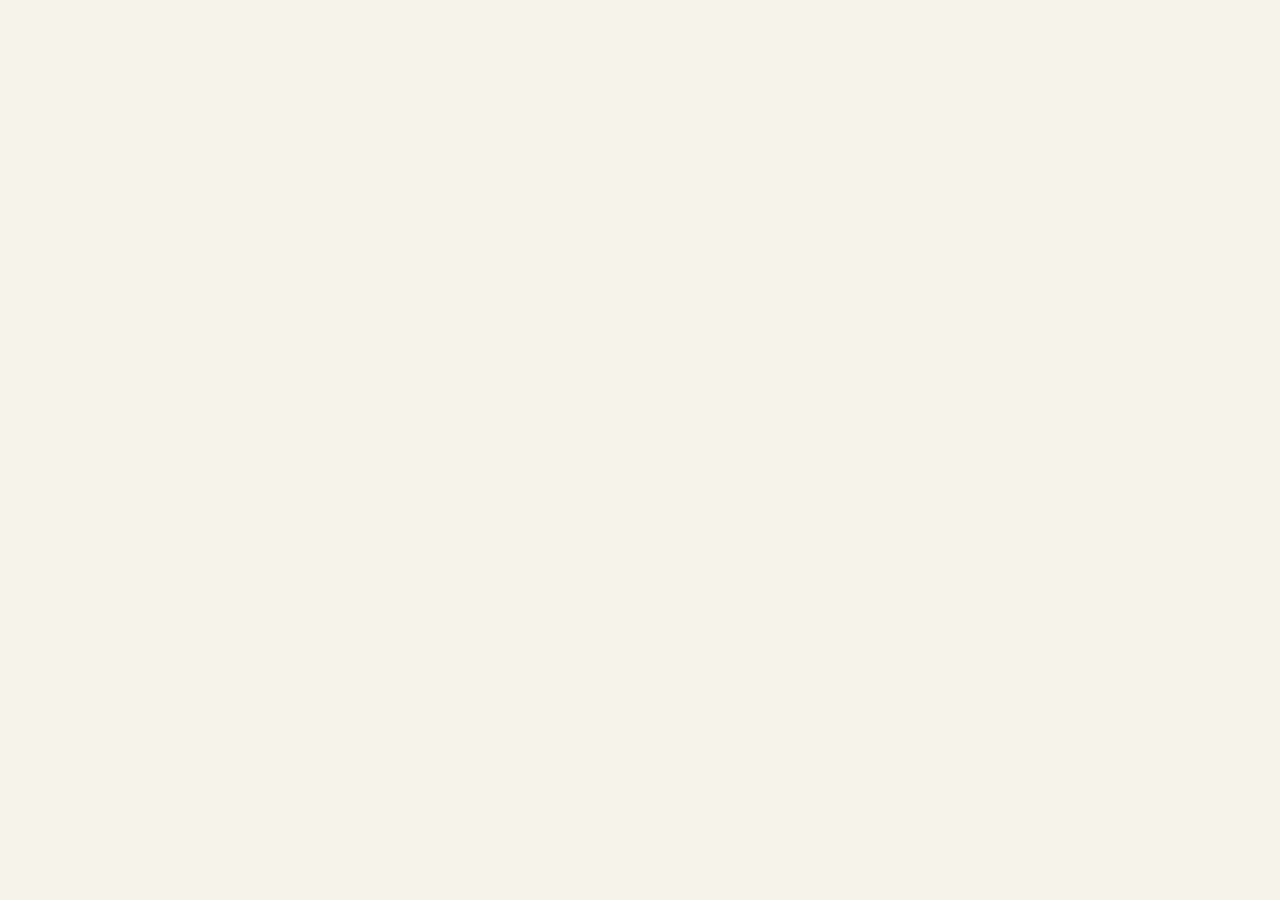
==== commit 67fbb2ad: "Split app.js (1,081 lines) into ES modules under frontend/js/, no behaviour change core (api, helper" ====
--- a/frontend/index.html
+++ b/frontend/index.html
@@ -372,6 +372,6 @@
     </article>
   </template>
 
-  <script src="/static/app.js"></script>
+  <script type="module" src="/static/js/main.js"></script>
 </body>
 </html>
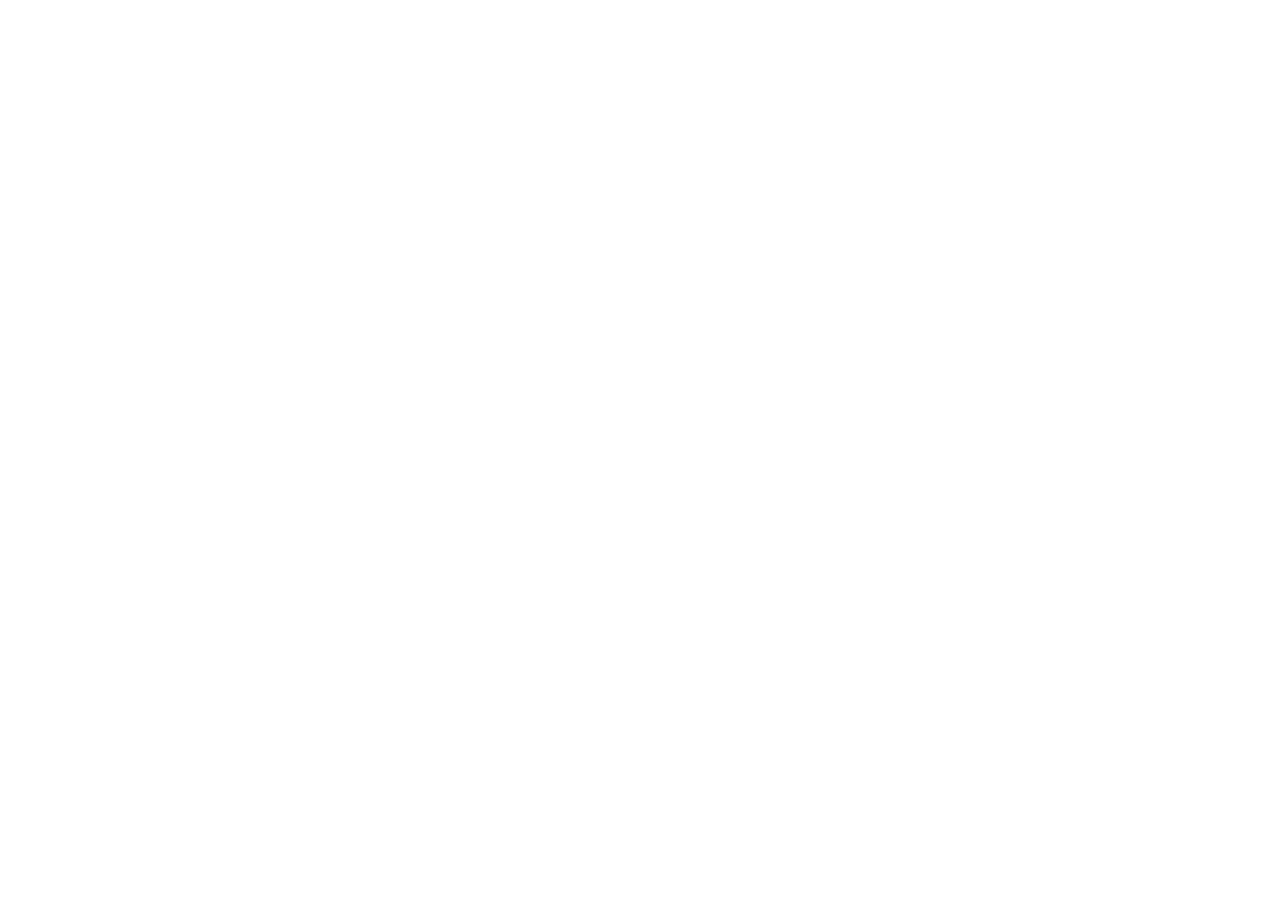
==== commit e5d1e7c0: "Split styles.css (592 lines) into css/ by screen, no visual change base (tokens, reset, buttons), la" ====
--- a/frontend/index.html
+++ b/frontend/index.html
@@ -13,7 +13,12 @@
   <link rel="preconnect" href="https://fonts.googleapis.com">
   <link rel="preconnect" href="https://fonts.gstatic.com" crossorigin>
   <link href="https://fonts.googleapis.com/css2?family=Bricolage+Grotesque:opsz,wght@12..96,400;12..96,600;12..96,800&family=Instrument+Serif:ital@0;1&family=Literata:opsz,wght@7..72,400;7..72,600&family=Baloo+Tamma+2:wght@500;700&display=swap" rel="stylesheet">
-  <link rel="stylesheet" href="/static/styles.css">
+  <link rel="stylesheet" href="/static/css/base.css">
+  <link rel="stylesheet" href="/static/css/landing.css">
+  <link rel="stylesheet" href="/static/css/app.css">
+  <link rel="stylesheet" href="/static/css/cards.css">
+  <link rel="stylesheet" href="/static/css/plans.css">
+  <link rel="stylesheet" href="/static/css/admin.css">
 </head>
 <body>
   <!-- Signed-out: landing page -->
